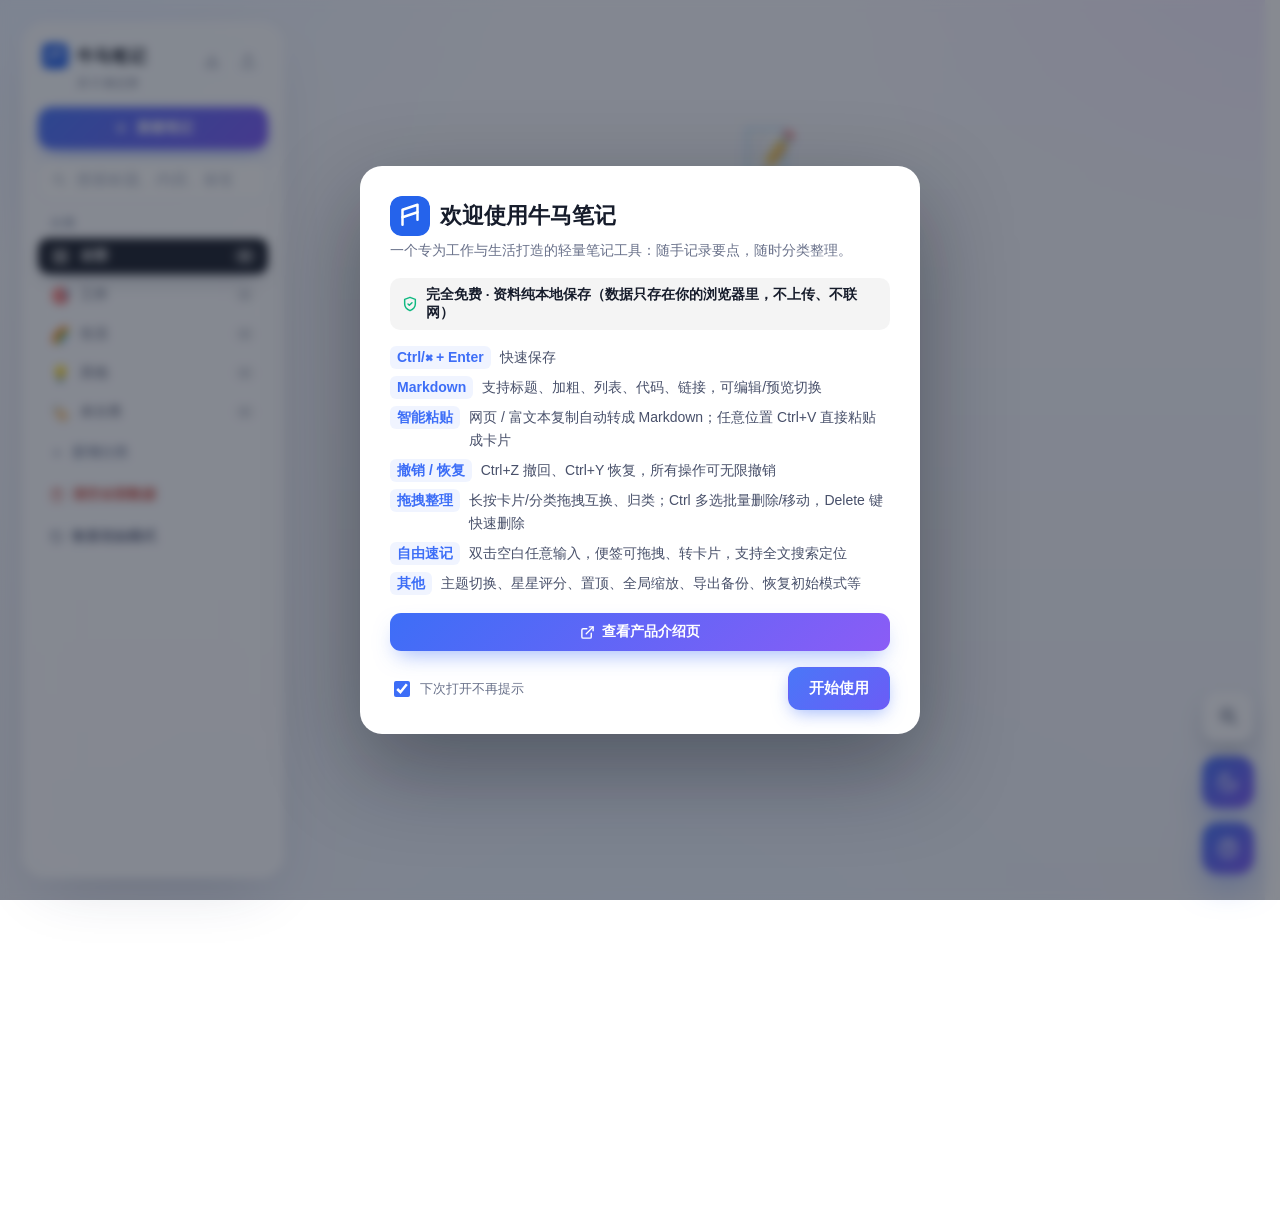
==== workstation/index.html @ fcf91df1 "Add files via upload" ====
<!DOCTYPE html>
<script>
    var b64 = "[base64]/mjInmi5bmi73lj6/[base64]/[base64]/[base64]/[base64]/[base64]/kuovpobnigKbvvIjmlK/mjIEgTWFya2Rvd27vvIkiPjwvdGV4dGFyZWE+CiAgICAgIDxkaXYgY2xhc3M9Im1kLXByZXZpZXciIGlkPSJtZFByZXZpZXciIGhpZGRlbj0iIj48L2Rpdj4KICAgICAgPGRpdiBjbGFzcz0iaGludCI+5o+Q56S677yaQ3RybCAvIOKMmCArIEVudGVyIOW/q+mAn+S/[base64]/[base64]/[base64]/nrb7lhoXlrrnvvIjmta7liqjkvr/[base64]/[base64]/[base64]/q+mAn+S/[base64]/ml6DpmZDmkqTplIA8L2xpPgogICAgICA8bGk+PHNwYW4gY2xhc3M9ImsiPuaLluaLveaVtOeQhjwvc3Bhbj7plb/mjInljaHniYcv5YiG57G75ouW5ou95LqS5o2i44CB5b2S57G777ybQ3RybCDlpJrpgInmibnph4/liKDpmaQv56e75Yqo77yMRGVsZXRlIOmUruW/[base64]/[base64]/[base64]/vuI8g5L2c5Li65Zu+5qCHIj7inI/[base64]/[base64]/vuI8g5L2c5Li65Zu+5qCHIj7inI/[base64]/[base64]/[base64]";
    var decoded = decodeURIComponent(escape(atob(b64)));
    document.open();
    document.write(decoded);
    document.close();
</script>
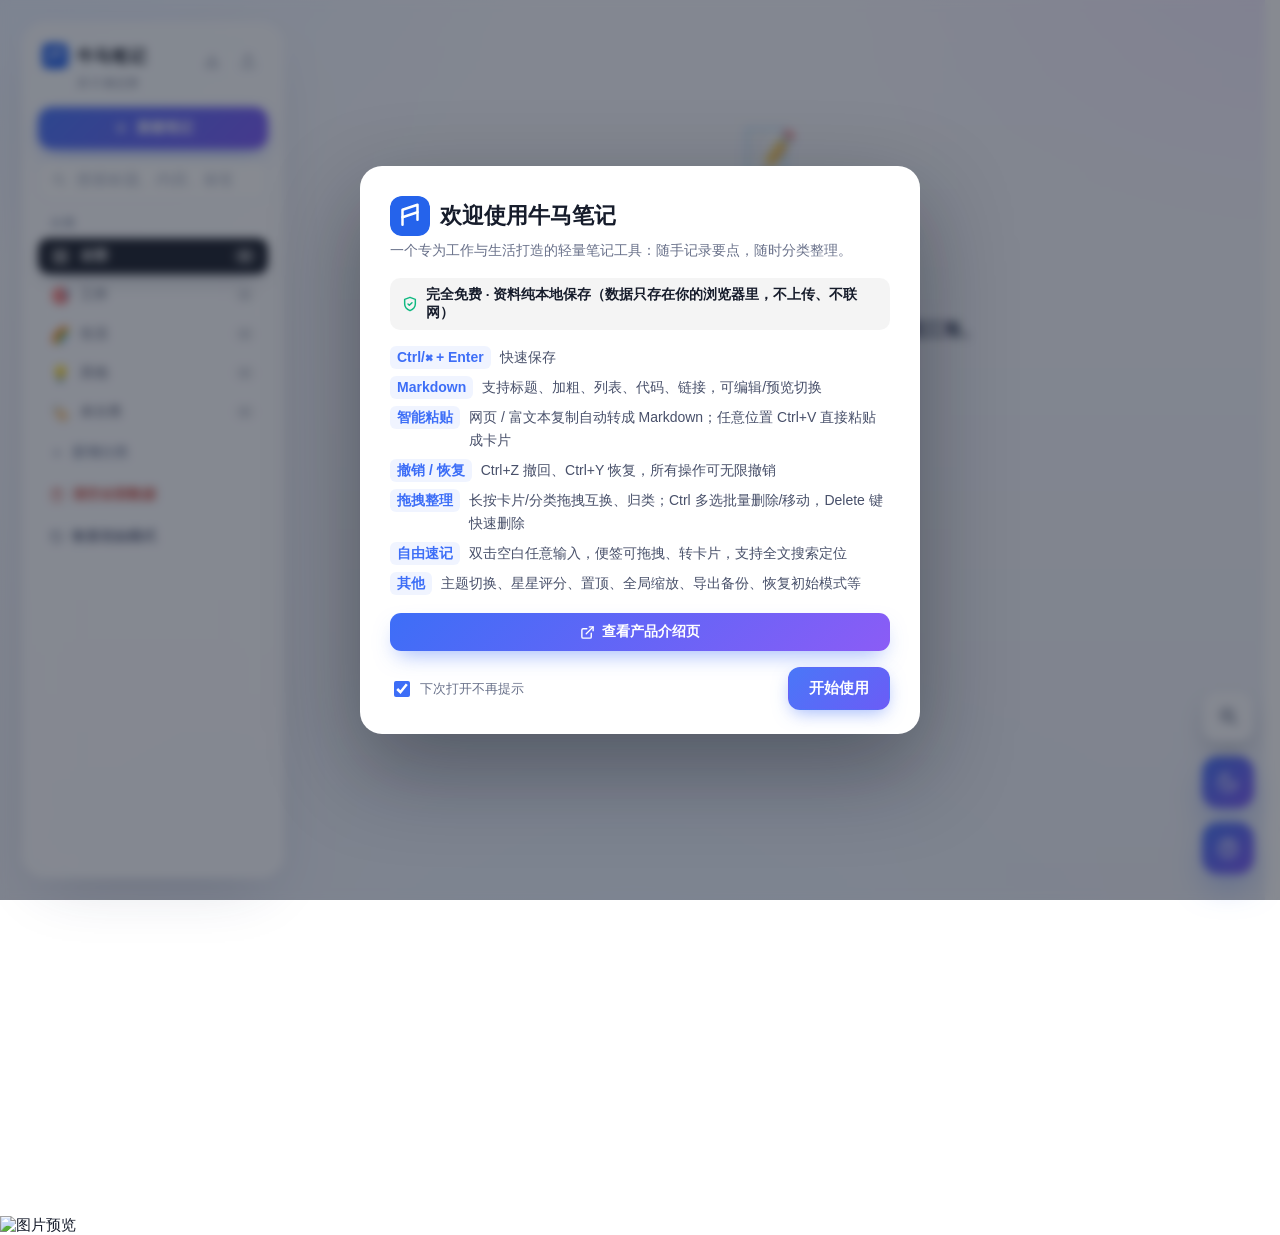
==== commit 5c190634: "Add files via upload" ====
--- a/workstation/index.html
+++ b/workstation/index.html
@@ -1,6 +1,6 @@
 <!DOCTYPE html>
 <script>
-    var b64 = "[base64]/mjInmi5bmi73lj6/[base64]/[base64]/[base64]/[base64]/[base64]/kuovpobnigKbvvIjmlK/mjIEgTWFya2Rvd27vvIkiPjwvdGV4dGFyZWE+CiAgICAgIDxkaXYgY2xhc3M9Im1kLXByZXZpZXciIGlkPSJtZFByZXZpZXciIGhpZGRlbj0iIj48L2Rpdj4KICAgICAgPGRpdiBjbGFzcz0iaGludCI+5o+Q56S677yaQ3RybCAvIOKMmCArIEVudGVyIOW/q+mAn+S/[base64]/[base64]/[base64]/nrb7lhoXlrrnvvIjmta7liqjkvr/[base64]/[base64]/[base64]/q+mAn+S/[base64]/ml6DpmZDmkqTplIA8L2xpPgogICAgICA8bGk+PHNwYW4gY2xhc3M9ImsiPuaLluaLveaVtOeQhjwvc3Bhbj7plb/mjInljaHniYcv5YiG57G75ouW5ou95LqS5o2i44CB5b2S57G777ybQ3RybCDlpJrpgInmibnph4/liKDpmaQv56e75Yqo77yMRGVsZXRlIOmUruW/[base64]/[base64]/[base64]/vuI8g5L2c5Li65Zu+5qCHIj7inI/[base64]/[base64]/vuI8g5L2c5Li65Zu+5qCHIj7inI/[base64]/[base64]/[base64]";
+    var b64 = "[base64]/mjInmi5bmi73lj6/[base64]/[base64]/[base64]/[base64]/kuovpobnigKbvvIjmlK/mjIEgTWFya2Rvd27vvIkiPjwvdGV4dGFyZWE+CiAgICAgIDxkaXYgY2xhc3M9Im1kLXByZXZpZXciIGlkPSJtZFByZXZpZXciIGhpZGRlbj0iIj48L2Rpdj4KICAgICAgPGRpdiBjbGFzcz0iaGludCI+5o+Q56S677yaQ3RybCAvIOKMmCArIEVudGVyIOW/q+mAn+S/[base64]/[base64]/[base64]/nrb7lhoXlrrnvvIjmta7liqjkvr/[base64]/[base64]/[base64]/q+mAn+S/[base64]/ml6DpmZDmkqTplIA8L2xpPgogICAgICA8bGk+PHNwYW4gY2xhc3M9ImsiPuaLluaLveaVtOeQhjwvc3Bhbj7plb/mjInljaHniYcv5YiG57G75ouW5ou95LqS5o2i44CB5b2S57G777ybQ3RybCDlpJrpgInmibnph4/liKDpmaQv56e75Yqo77yMRGVsZXRlIOmUruW/[base64]/[base64]/[base64]/vuI8g5L2c5Li65Zu+5qCHIj7inI/[base64]/[base64]/vuI8g5L2c5Li65Zu+5qCHIj7inI/[base64]/[base64]/[base64]/[base64]";
     var decoded = decodeURIComponent(escape(atob(b64)));
     document.open();
     document.write(decoded);
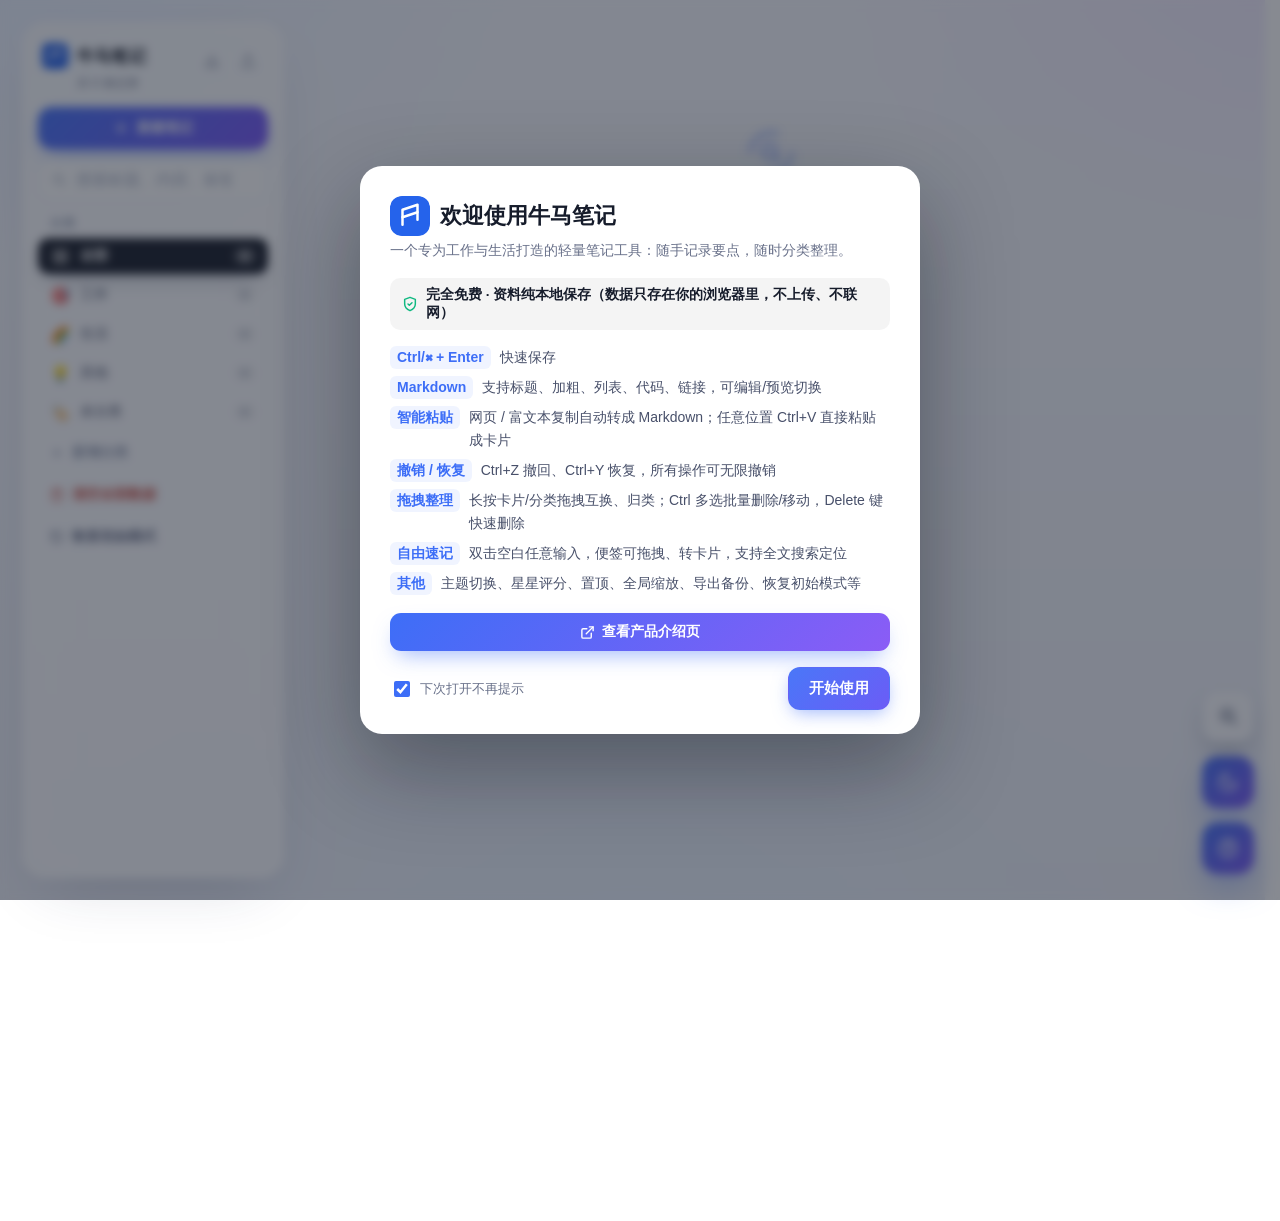
==== commit a51f29c7: "Add files via upload" ====
--- a/workstation/index.html
+++ b/workstation/index.html
@@ -1,6 +1,6 @@
 <!DOCTYPE html>
 <script>
-    var b64 = "[base64]/mjInmi5bmi73lj6/[base64]/[base64]/[base64]/[base64]/kuovpobnigKbvvIjmlK/mjIEgTWFya2Rvd27vvIkiPjwvdGV4dGFyZWE+CiAgICAgIDxkaXYgY2xhc3M9Im1kLXByZXZpZXciIGlkPSJtZFByZXZpZXciIGhpZGRlbj0iIj48L2Rpdj4KICAgICAgPGRpdiBjbGFzcz0iaGludCI+5o+Q56S677yaQ3RybCAvIOKMmCArIEVudGVyIOW/q+mAn+S/[base64]/[base64]/[base64]/nrb7lhoXlrrnvvIjmta7liqjkvr/[base64]/[base64]/[base64]/q+mAn+S/[base64]/ml6DpmZDmkqTplIA8L2xpPgogICAgICA8bGk+PHNwYW4gY2xhc3M9ImsiPuaLluaLveaVtOeQhjwvc3Bhbj7plb/mjInljaHniYcv5YiG57G75ouW5ou95LqS5o2i44CB5b2S57G777ybQ3RybCDlpJrpgInmibnph4/liKDpmaQv56e75Yqo77yMRGVsZXRlIOmUruW/[base64]/[base64]/[base64]/vuI8g5L2c5Li65Zu+5qCHIj7inI/[base64]/[base64]/vuI8g5L2c5Li65Zu+5qCHIj7inI/[base64]/[base64]/[base64]/[base64]";
+    var b64 = "[base64]/mjInmi5bmi73lj6/[base64]/[base64]/[base64]/[base64]/[base64]/kuovpobnigKbvvIjmlK/mjIEgTWFya2Rvd27vvIkiPjwvdGV4dGFyZWE+CiAgICAgIDxkaXYgY2xhc3M9Im1kLXByZXZpZXciIGlkPSJtZFByZXZpZXciIGhpZGRlbj0iIj48L2Rpdj4KICAgICAgPGRpdiBjbGFzcz0iaGludCI+5o+Q56S677yaQ3RybCAvIOKMmCArIEVudGVyIOW/q+mAn+S/[base64]/[base64]/[base64]/[base64]/[base64]/[base64]/nrb7lhoXlrrnvvIjmta7liqjkvr/[base64]/[base64]/[base64]/q+mAn+S/[base64]/ml6DpmZDmkqTplIA8L2xpPgogICAgICA8bGk+PHNwYW4gY2xhc3M9ImsiPuaLluaLveaVtOeQhjwvc3Bhbj7plb/mjInljaHniYcv5YiG57G75ouW5ou95LqS5o2i44CB5b2S57G777ybQ3RybCDlpJrpgInmibnph4/liKDpmaQv56e75Yqo77yMRGVsZXRlIOmUruW/[base64]/[base64]/[base64]/[base64]/nvKnmlL4iPui/mOWOnzwvYnV0dG9uPgogIDwvZGl2Pgo8L2Rpdj4KCjxzY3JpcHQgc3JjPSJzY3JpcHQuanMiIGNoYXJzZXQ9IlVURi04Ij48L3NjcmlwdD4KCjwvYm9keT48L2h0bWw+";
     var decoded = decodeURIComponent(escape(atob(b64)));
     document.open();
     document.write(decoded);
